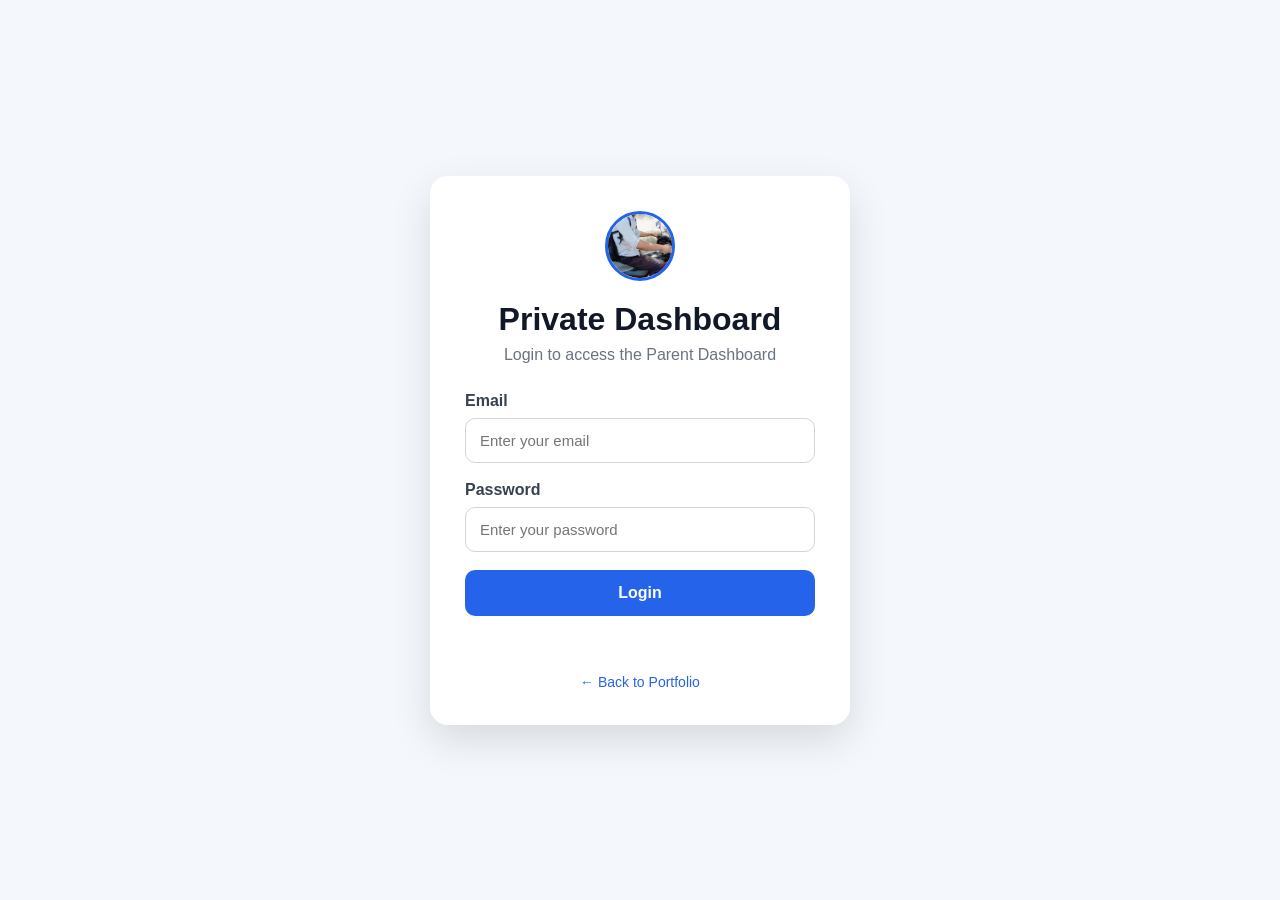
==== dashboard.html @ 60aafc75 "Add private parent dashboard login" ====
<!DOCTYPE html>
<html lang="en">
<head>
    <meta charset="UTF-8">
    <meta name="viewport" content="width=device-width, initial-scale=1.0">

    <title>Private Parent Dashboard | M Hayder</title>

    <style>
        * {
            box-sizing: border-box;
            margin: 0;
            padding: 0;
        }

        body {
            font-family: Arial, sans-serif;
            background: #f4f7fb;
            color: #111827;
            min-height: 100vh;
        }

        .header {
            background: white;
            border-bottom: 1px solid #e5e7eb;
            padding: 18px 5%;
        }

        .header-inner {
            max-width: 1100px;
            margin: auto;
            display: flex;
            align-items: center;
            justify-content: space-between;
            gap: 15px;
        }

        .brand {
            font-size: 22px;
            font-weight: 800;
        }

        .brand span {
            color: #2563eb;
        }

        .logout-btn {
            border: none;
            background: #dc2626;
            color: white;
            padding: 10px 18px;
            border-radius: 9px;
            cursor: pointer;
            font-weight: 700;
        }

        .logout-btn:hover {
            background: #b91c1c;
        }

        .container {
            width: 90%;
            max-width: 1100px;
            margin: 40px auto;
        }

        .heading {
            margin-bottom: 25px;
        }

        .heading small {
            color: #2563eb;
            font-weight: 700;
            letter-spacing: 1px;
        }

        .heading h1 {
            margin-top: 8px;
            font-size: 34px;
        }

        .heading p {
            margin-top: 8px;
            color: #6b7280;
        }

        .dashboard-card {
            background: white;
            border-radius: 18px;
            box-shadow: 0 10px 35px rgba(0, 0, 0, 0.08);
            overflow: hidden;
        }

        .dashboard-top {
            padding: 22px 25px;
            border-bottom: 1px solid #e5e7eb;
            display: flex;
            align-items: center;
            justify-content: space-between;
            gap: 15px;
        }

        .dashboard-top h2 {
            font-size: 21px;
        }

        #notificationStatus {
            display: block;
            margin-top: 6px;
            color: #16a34a;
            font-size: 13px;
        }

        .refresh-btn {
            border: none;
            background: #2563eb;
            color: white;
            padding: 11px 18px;
            border-radius: 9px;
            cursor: pointer;
            font-weight: 700;
        }

        .refresh-btn:hover {
            background: #1d4ed8;
        }

        .notification-list {
            padding: 20px;
        }

        .notification-card {
            border: 1px solid #e5e7eb;
            border-radius: 14px;
            padding: 18px;
            margin-bottom: 14px;
            background: #fafafa;
        }

        .notification-card:last-child {
            margin-bottom: 0;
        }

        .notification-card-top {
            display: flex;
            justify-content: space-between;
            align-items: center;
            gap: 10px;
            margin-bottom: 12px;
        }

        .notification-app {
            font-weight: 700;
            color: #2563eb;
        }

        .notification-time {
            color: #6b7280;
            font-size: 12px;
            text-align: right;
        }

        .notification-title {
            font-size: 18px;
            font-weight: 700;
            margin-bottom: 7px;
        }

        .notification-message {
            color: #4b5563;
            line-height: 1.5;
            word-break: break-word;
        }

        .notification-device {
            margin-top: 12px;
            padding-top: 10px;
            border-top: 1px solid #e5e7eb;
            color: #6b7280;
            font-size: 13px;
        }

        .notification-empty {
            text-align: center;
            padding: 45px 20px;
            color: #6b7280;
        }

        .notification-empty span {
            display: block;
            font-size: 35px;
            margin-bottom: 12px;
        }

        .notification-empty p {
            font-weight: 700;
            color: #374151;
            margin-bottom: 6px;
        }

        .error-message {
            color: #dc2626 !important;
        }

        @media (max-width: 650px) {

            .header-inner {
                align-items: flex-start;
            }

            .brand {
                font-size: 18px;
            }

            .container {
                width: 94%;
                margin: 25px auto;
            }

            .heading h1 {
                font-size: 27px;
            }

            .dashboard-top {
                align-items: flex-start;
                flex-direction: column;
            }

            .refresh-btn {
                width: 100%;
            }

            .notification-card-top {
                align-items: flex-start;
                flex-direction: column;
            }

            .notification-time {
                text-align: left;
            }
        }
    </style>
</head>

<body>

<header class="header">

    <div class="header-inner">

        <div class="brand">
            M Hayder <span>• Private Dashboard</span>
        </div>

        <button
            id="logoutButton"
            class="logout-btn"
            type="button">
            Logout
        </button>

    </div>

</header>


<main class="container">

    <div class="heading">

        <small>PRIVATE AREA</small>

        <h1>Parent Dashboard</h1>

        <p>
            Notifications received from the connected Android device.
        </p>

    </div>


    <section class="dashboard-card">

        <div class="dashboard-top">

            <div>

                <h2>Recent Notifications</h2>

                <span id="notificationStatus">
                    Connecting...
                </span>

            </div>

            <button
                id="refreshNotifications"
                class="refresh-btn"
                type="button">
                Refresh
            </button>

        </div>


        <div
            id="notificationList"
            class="notification-list">

            <div class="notification-empty">

                <span>🔄</span>

                <p>Loading notifications...</p>

            </div>

        </div>

    </section>

</main>


<script>

    // ==================================================
    // SUPABASE
    // ==================================================

    const SUPABASE_URL =
        "https://wfwxidbdyqwkqsbaxtlj.supabase.co";

    const SUPABASE_KEY =
        "sb_publishable_3OKrT7wF_P5P6vitgWpFJw_Opq-NvTr";


    // ==================================================
    // SESSION SECURITY CHECK
    // ==================================================

    const accessToken =
        sessionStorage.getItem("parent_access_token");


    if (!accessToken) {

        window.location.replace("login.html");

    }


    // ==================================================
    // ELEMENTS
    // ==================================================

    const notificationList =
        document.getElementById("notificationList");

    const notificationStatus =
        document.getElementById("notificationStatus");

    const refreshNotifications =
        document.getElementById("refreshNotifications");

    const logoutButton =
        document.getElementById("logoutButton");


    // ==================================================
    // LOGOUT
    // ==================================================

    logoutButton.addEventListener("click", () => {

        sessionStorage.removeItem("parent_access_token");
        sessionStorage.removeItem("parent_refresh_token");
        sessionStorage.removeItem("parent_user");

        window.location.replace("login.html");

    });


    // ==================================================
    // HTML SECURITY
    // ==================================================

    function escapeHTML(value) {

        if (
            value === null ||
            value === undefined
        ) {
            return "";
        }

        return String(value)
            .replace(/&/g, "&amp;")
            .replace(/</g, "&lt;")
            .replace(/>/g, "&gt;")
            .replace(/"/g, "&quot;")
            .replace(/'/g, "&#039;");
    }


    // ==================================================
    // LOAD NOTIFICATIONS
    // ==================================================

    async function loadNotifications() {

        if (!notificationList) {
            return;
        }


        notificationList.innerHTML = `
            <div class="notification-empty">
                <span>🔄</span>
                <p>Loading notifications...</p>
            </div>
        `;


        notificationStatus.textContent =
            "Connecting...";


        try {

            const url =
                `${SUPABASE_URL}/rest/v1/notifications` +
                `?select=id,device_id,app_name,title,message,received_at` +
                `&order=received_at.desc` +
                `&limit=100`;


            const response = await fetch(url, {

                method: "GET",

                headers: {

                    "apikey": SUPABASE_KEY,

                    "Authorization":
                        `Bearer ${accessToken}`,

                    "Content-Type":
                        "application/json"

                }

            });


            const responseText =
                await response.text();


            console.log(
                "Supabase status:",
                response.status
            );


            console.log(
                "Supabase response:",
                responseText
            );


            if (!response.ok) {

                throw new Error(
                    `Supabase returned ${response.status}: ${responseText}`
                );

            }


            const notifications =
                JSON.parse(responseText);


            displayNotifications(
                notifications
            );


            notificationStatus.textContent =
                `● Connected • ${notifications.length} notifications`;

        }


        catch (error) {

            console.error(
                "Notification error:",
                error
            );


            notificationList.innerHTML = `

                <div class="notification-empty">

                    <span>⚠️</span>

                    <p class="error-message">
                        Unable to load notifications
                    </p>

                    <small>
                        ${escapeHTML(error.message)}
                    </small>

                </div>

            `;


            notificationStatus.textContent =
                "● Connection Error";

        }

    }


    // ==================================================
    // DISPLAY NOTIFICATIONS
    // ==================================================

    function displayNotifications(
        notifications
    ) {

        if (
            !Array.isArray(notifications) ||
            notifications.length === 0
        ) {

            notificationList.innerHTML = `

                <div class="notification-empty">

                    <span>🔔</span>

                    <p>No notifications yet</p>

                    <small>
                        Notifications from the Android app
                        will appear here.
                    </small>

                </div>

            `;

            return;

        }


        notificationList.innerHTML = "";


        notifications.forEach(
            notification => {

                const card =
                    document.createElement("div");


                card.className =
                    "notification-card";


                const appName =
                    notification.app_name ||
                    "Unknown App";


                const title =
                    notification.title ||
                    "Notification";


                const message =
                    notification.message ||
                    "";


                const deviceId =
                    notification.device_id ||
                    "Unknown Device";


                const receivedAt =
                    notification.received_at;


                let formattedTime =
                    "Unknown time";


                if (receivedAt) {

                    const date =
                        new Date(receivedAt);


                    if (
                        !isNaN(
                            date.getTime()
                        )
                    ) {

                        formattedTime =
                            date.toLocaleString();

                    }

                }


                card.innerHTML = `

                    <div class="notification-card-top">

                        <div class="notification-app">
                            📱
                            ${escapeHTML(appName)}
                        </div>

                        <div class="notification-time">
                            ${escapeHTML(formattedTime)}
                        </div>

                    </div>


                    <div class="notification-title">
                        ${escapeHTML(title)}
                    </div>


                    <div class="notification-message">
                        ${escapeHTML(message)}
                    </div>


                    <div class="notification-device">
                        Device:
                        ${escapeHTML(deviceId)}
                    </div>

                `;


                notificationList.appendChild(
                    card
                );

            }
        );

    }


    // ==================================================
    // REFRESH
    // ==================================================

    refreshNotifications.addEventListener(
        "click",
        loadNotifications
    );


    // ==================================================
    // AUTOMATIC REFRESH
    // ==================================================

    setInterval(
        loadNotifications,
        10000
    );


    // ==================================================
    // START
    // ==================================================

    if (accessToken) {
        loadNotifications();
    }

</script>

</body>
</html>
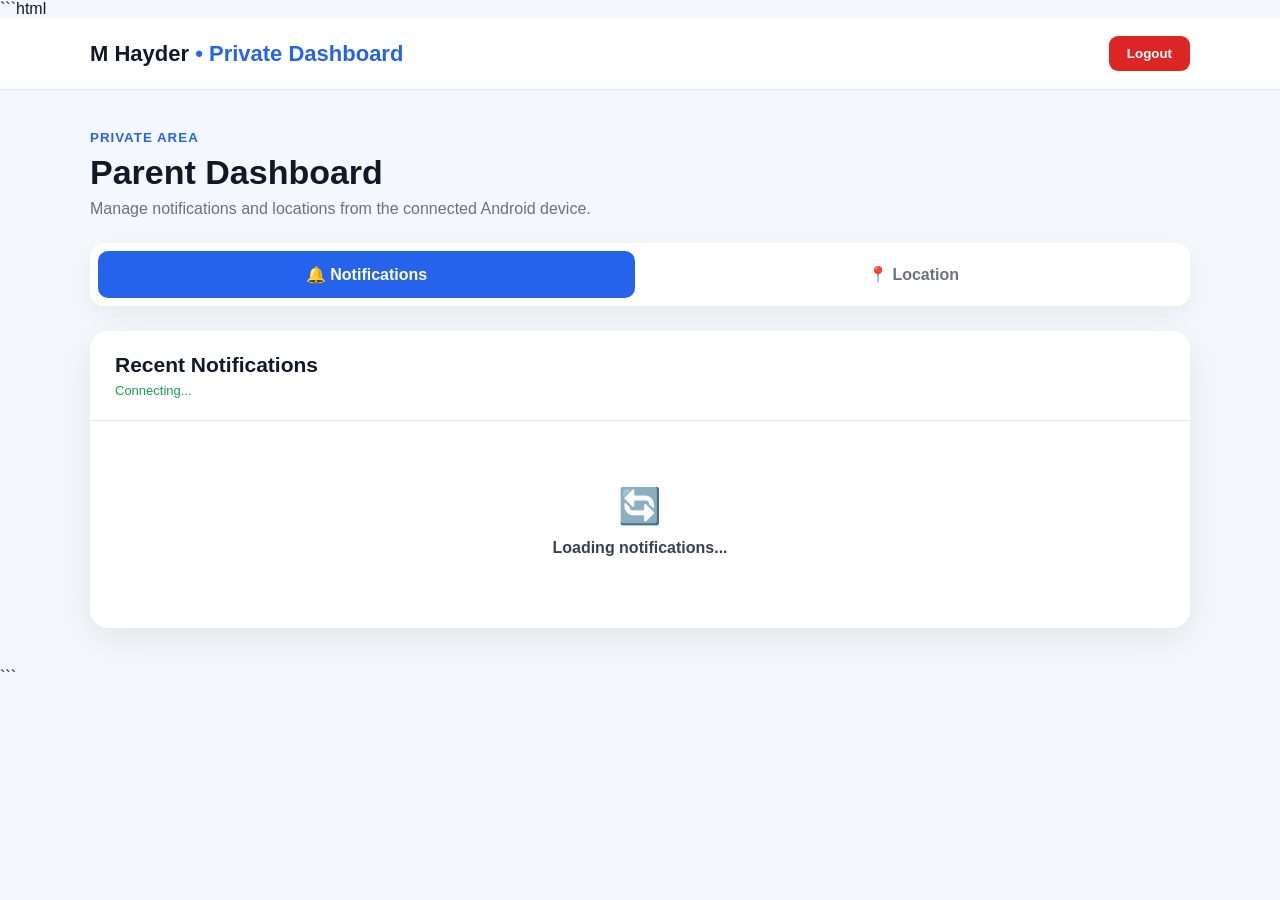
==== commit dea34815: "Add notification and location tabs" ====
--- a/dashboard.html
+++ b/dashboard.html
@@ -1,3 +1,4 @@
+```html
 <!DOCTYPE html>
 <html lang="en">
 <head>
@@ -84,6 +85,55 @@
             color: #6b7280;
         }
 
+        /* =========================
+           TABS
+        ========================= */
+
+        .tabs {
+            display: flex;
+            gap: 10px;
+            background: white;
+            padding: 8px;
+            border-radius: 14px;
+            box-shadow: 0 8px 25px rgba(0, 0, 0, 0.06);
+            margin-bottom: 25px;
+        }
+
+        .tab-button {
+            flex: 1;
+            border: none;
+            background: transparent;
+            color: #6b7280;
+            padding: 14px 18px;
+            border-radius: 10px;
+            font-size: 16px;
+            font-weight: 700;
+            cursor: pointer;
+            transition: 0.2s ease;
+        }
+
+        .tab-button:hover {
+            background: #eff6ff;
+            color: #2563eb;
+        }
+
+        .tab-button.active {
+            background: #2563eb;
+            color: white;
+        }
+
+        .tab-content {
+            display: none;
+        }
+
+        .tab-content.active {
+            display: block;
+        }
+
+        /* =========================
+           DASHBOARD CARD
+        ========================= */
+
         .dashboard-card {
             background: white;
             border-radius: 18px;
@@ -94,40 +144,27 @@
         .dashboard-top {
             padding: 22px 25px;
             border-bottom: 1px solid #e5e7eb;
-            display: flex;
-            align-items: center;
-            justify-content: space-between;
-            gap: 15px;
         }
 
         .dashboard-top h2 {
             font-size: 21px;
         }
 
-        #notificationStatus {
+        .status {
             display: block;
             margin-top: 6px;
             color: #16a34a;
             font-size: 13px;
         }
 
-        .refresh-btn {
-            border: none;
-            background: #2563eb;
-            color: white;
-            padding: 11px 18px;
-            border-radius: 9px;
-            cursor: pointer;
-            font-weight: 700;
-        }
-
-        .refresh-btn:hover {
-            background: #1d4ed8;
-        }
-
-        .notification-list {
+        .notification-list,
+        .location-list {
             padding: 20px;
         }
+
+        /* =========================
+           NOTIFICATIONS
+        ========================= */
 
         .notification-card {
             border: 1px solid #e5e7eb;
@@ -180,19 +217,100 @@
             font-size: 13px;
         }
 
-        .notification-empty {
+        /* =========================
+           LOCATIONS
+        ========================= */
+
+        .location-card {
+            border: 1px solid #e5e7eb;
+            border-radius: 14px;
+            padding: 18px;
+            margin-bottom: 14px;
+            background: #fafafa;
+        }
+
+        .location-card:last-child {
+            margin-bottom: 0;
+        }
+
+        .location-card-top {
+            display: flex;
+            justify-content: space-between;
+            align-items: center;
+            gap: 10px;
+            margin-bottom: 12px;
+        }
+
+        .location-time {
+            color: #6b7280;
+            font-size: 12px;
+            text-align: right;
+        }
+
+        .location-coordinates {
+            display: grid;
+            grid-template-columns: 1fr 1fr;
+            gap: 12px;
+            margin-top: 12px;
+        }
+
+        .coordinate-box {
+            background: white;
+            border: 1px solid #e5e7eb;
+            border-radius: 10px;
+            padding: 12px;
+        }
+
+        .coordinate-label {
+            display: block;
+            color: #6b7280;
+            font-size: 12px;
+            margin-bottom: 5px;
+        }
+
+        .coordinate-value {
+            font-weight: 700;
+            word-break: break-word;
+        }
+
+        .location-device {
+            margin-top: 12px;
+            padding-top: 10px;
+            border-top: 1px solid #e5e7eb;
+            color: #6b7280;
+            font-size: 13px;
+        }
+
+        .location-device a {
+            color: #2563eb;
+            text-decoration: none;
+            font-weight: 700;
+        }
+
+        .location-device a:hover {
+            text-decoration: underline;
+        }
+
+        /* =========================
+           EMPTY / ERROR
+        ========================= */
+
+        .notification-empty,
+        .location-empty {
             text-align: center;
             padding: 45px 20px;
             color: #6b7280;
         }
 
-        .notification-empty span {
+        .notification-empty span,
+        .location-empty span {
             display: block;
             font-size: 35px;
             margin-bottom: 12px;
         }
 
-        .notification-empty p {
+        .notification-empty p,
+        .location-empty p {
             font-weight: 700;
             color: #374151;
             margin-bottom: 6px;
@@ -201,6 +319,10 @@
         .error-message {
             color: #dc2626 !important;
         }
+
+        /* =========================
+           MOBILE
+        ========================= */
 
         @media (max-width: 650px) {
 
@@ -221,22 +343,28 @@
                 font-size: 27px;
             }
 
-            .dashboard-top {
+            .tabs {
+                gap: 6px;
+            }
+
+            .tab-button {
+                padding: 12px 8px;
+                font-size: 14px;
+            }
+
+            .notification-card-top,
+            .location-card-top {
                 align-items: flex-start;
                 flex-direction: column;
             }
 
-            .refresh-btn {
-                width: 100%;
-            }
-
-            .notification-card-top {
-                align-items: flex-start;
-                flex-direction: column;
-            }
-
-            .notification-time {
+            .notification-time,
+            .location-time {
                 text-align: left;
+            }
+
+            .location-coordinates {
+                grid-template-columns: 1fr;
             }
         }
     </style>
@@ -273,48 +401,127 @@
         <h1>Parent Dashboard</h1>
 
         <p>
-            Notifications received from the connected Android device.
+            Manage notifications and locations from the connected Android device.
         </p>
 
     </div>
 
 
-    <section class="dashboard-card">
-
-        <div class="dashboard-top">
-
-            <div>
+    <!-- =========================
+         TABS
+    ========================= -->
+
+    <div class="tabs">
+
+        <button
+            class="tab-button active"
+            data-tab="notificationsTab"
+            type="button">
+
+            🔔 Notifications
+
+        </button>
+
+
+        <button
+            class="tab-button"
+            data-tab="locationsTab"
+            type="button">
+
+            📍 Location
+
+        </button>
+
+    </div>
+
+
+    <!-- =========================
+         NOTIFICATIONS TAB
+    ========================= -->
+
+    <section
+        id="notificationsTab"
+        class="tab-content active">
+
+        <div class="dashboard-card">
+
+            <div class="dashboard-top">
 
                 <h2>Recent Notifications</h2>
 
-                <span id="notificationStatus">
+                <span
+                    id="notificationStatus"
+                    class="status">
+
                     Connecting...
+
                 </span>
 
             </div>
 
-            <button
-                id="refreshNotifications"
-                class="refresh-btn"
-                type="button">
-                Refresh
-            </button>
+
+            <div
+                id="notificationList"
+                class="notification-list">
+
+                <div class="notification-empty">
+
+                    <span>🔄</span>
+
+                    <p>
+                        Loading notifications...
+                    </p>
+
+                </div>
+
+            </div>
 
         </div>
 
-
-        <div
-            id="notificationList"
-            class="notification-list">
-
-            <div class="notification-empty">
-
-                <span>🔄</span>
-
-                <p>Loading notifications...</p>
+    </section>
+
+
+    <!-- =========================
+         LOCATION TAB
+    ========================= -->
+
+    <section
+        id="locationsTab"
+        class="tab-content">
+
+        <div class="dashboard-card">
+
+            <div class="dashboard-top">
+
+                <h2>Locations</h2>
+
+                <span
+                    id="locationStatus"
+                    class="status">
+
+                    Connecting...
+
+                </span>
 
             </div>
 
+
+            <div
+                id="locationList"
+                class="location-list">
+
+                <div class="location-empty">
+
+                    <span>📍</span>
+
+                    <p>
+                        Loading locations...
+                    </p>
+
+                </div>
+
+            </div>
+
         </div>
 
     </section>
@@ -322,384 +529,72 @@
 </main>
 
 
+<!--
+    Existing script.js remains unchanged.
+-->
+
+<script src="script.js"></script>
+
+
+<!--
+    ONLY TAB SWITCHING.
+    This does NOT replace script.js.
+-->
+
 <script>
 
-    // ==================================================
-    // SUPABASE
-    // ==================================================
-
-    const SUPABASE_URL =
-        "https://wfwxidbdyqwkqsbaxtlj.supabase.co";
-
-    const SUPABASE_KEY =
-        "sb_publishable_3OKrT7wF_P5P6vitgWpFJw_Opq-NvTr";
-
-
-    // ==================================================
-    // SESSION SECURITY CHECK
-    // ==================================================
-
-    const accessToken =
-        sessionStorage.getItem("parent_access_token");
-
-
-    if (!accessToken) {
-
-        window.location.replace("login.html");
-
-    }
-
-
-    // ==================================================
-    // ELEMENTS
-    // ==================================================
-
-    const notificationList =
-        document.getElementById("notificationList");
-
-    const notificationStatus =
-        document.getElementById("notificationStatus");
-
-    const refreshNotifications =
-        document.getElementById("refreshNotifications");
-
-    const logoutButton =
-        document.getElementById("logoutButton");
-
-
-    // ==================================================
-    // LOGOUT
-    // ==================================================
-
-    logoutButton.addEventListener("click", () => {
-
-        sessionStorage.removeItem("parent_access_token");
-        sessionStorage.removeItem("parent_refresh_token");
-        sessionStorage.removeItem("parent_user");
-
-        window.location.replace("login.html");
+    document.addEventListener("DOMContentLoaded", function () {
+
+        const tabButtons =
+            document.querySelectorAll(".tab-button");
+
+        const tabContents =
+            document.querySelectorAll(".tab-content");
+
+
+        tabButtons.forEach(function (button) {
+
+            button.addEventListener("click", function () {
+
+                const targetId =
+                    button.getAttribute("data-tab");
+
+
+                tabButtons.forEach(function (item) {
+
+                    item.classList.remove("active");
+
+                });
+
+
+                tabContents.forEach(function (content) {
+
+                    content.classList.remove("active");
+
+                });
+
+
+                button.classList.add("active");
+
+
+                const target =
+                    document.getElementById(targetId);
+
+
+                if (target) {
+
+                    target.classList.add("active");
+
+                }
+
+            });
+
+        });
 
     });
 
-
-    // ==================================================
-    // HTML SECURITY
-    // ==================================================
-
-    function escapeHTML(value) {
-
-        if (
-            value === null ||
-            value === undefined
-        ) {
-            return "";
-        }
-
-        return String(value)
-            .replace(/&/g, "&amp;")
-            .replace(/</g, "&lt;")
-            .replace(/>/g, "&gt;")
-            .replace(/"/g, "&quot;")
-            .replace(/'/g, "&#039;");
-    }
-
-
-    // ==================================================
-    // LOAD NOTIFICATIONS
-    // ==================================================
-
-    async function loadNotifications() {
-
-        if (!notificationList) {
-            return;
-        }
-
-
-        notificationList.innerHTML = `
-            <div class="notification-empty">
-                <span>🔄</span>
-                <p>Loading notifications...</p>
-            </div>
-        `;
-
-
-        notificationStatus.textContent =
-            "Connecting...";
-
-
-        try {
-
-            const url =
-                `${SUPABASE_URL}/rest/v1/notifications` +
-                `?select=id,device_id,app_name,title,message,received_at` +
-                `&order=received_at.desc` +
-                `&limit=100`;
-
-
-            const response = await fetch(url, {
-
-                method: "GET",
-
-                headers: {
-
-                    "apikey": SUPABASE_KEY,
-
-                    "Authorization":
-                        `Bearer ${accessToken}`,
-
-                    "Content-Type":
-                        "application/json"
-
-                }
-
-            });
-
-
-            const responseText =
-                await response.text();
-
-
-            console.log(
-                "Supabase status:",
-                response.status
-            );
-
-
-            console.log(
-                "Supabase response:",
-                responseText
-            );
-
-
-            if (!response.ok) {
-
-                throw new Error(
-                    `Supabase returned ${response.status}: ${responseText}`
-                );
-
-            }
-
-
-            const notifications =
-                JSON.parse(responseText);
-
-
-            displayNotifications(
-                notifications
-            );
-
-
-            notificationStatus.textContent =
-                `● Connected • ${notifications.length} notifications`;
-
-        }
-
-
-        catch (error) {
-
-            console.error(
-                "Notification error:",
-                error
-            );
-
-
-            notificationList.innerHTML = `
-
-                <div class="notification-empty">
-
-                    <span>⚠️</span>
-
-                    <p class="error-message">
-                        Unable to load notifications
-                    </p>
-
-                    <small>
-                        ${escapeHTML(error.message)}
-                    </small>
-
-                </div>
-
-            `;
-
-
-            notificationStatus.textContent =
-                "● Connection Error";
-
-        }
-
-    }
-
-
-    // ==================================================
-    // DISPLAY NOTIFICATIONS
-    // ==================================================
-
-    function displayNotifications(
-        notifications
-    ) {
-
-        if (
-            !Array.isArray(notifications) ||
-            notifications.length === 0
-        ) {
-
-            notificationList.innerHTML = `
-
-                <div class="notification-empty">
-
-                    <span>🔔</span>
-
-                    <p>No notifications yet</p>
-
-                    <small>
-                        Notifications from the Android app
-                        will appear here.
-                    </small>
-
-                </div>
-
-            `;
-
-            return;
-
-        }
-
-
-        notificationList.innerHTML = "";
-
-
-        notifications.forEach(
-            notification => {
-
-                const card =
-                    document.createElement("div");
-
-
-                card.className =
-                    "notification-card";
-
-
-                const appName =
-                    notification.app_name ||
-                    "Unknown App";
-
-
-                const title =
-                    notification.title ||
-                    "Notification";
-
-
-                const message =
-                    notification.message ||
-                    "";
-
-
-                const deviceId =
-                    notification.device_id ||
-                    "Unknown Device";
-
-
-                const receivedAt =
-                    notification.received_at;
-
-
-                let formattedTime =
-                    "Unknown time";
-
-
-                if (receivedAt) {
-
-                    const date =
-                        new Date(receivedAt);
-
-
-                    if (
-                        !isNaN(
-                            date.getTime()
-                        )
-                    ) {
-
-                        formattedTime =
-                            date.toLocaleString();
-
-                    }
-
-                }
-
-
-                card.innerHTML = `
-
-                    <div class="notification-card-top">
-
-                        <div class="notification-app">
-                            📱
-                            ${escapeHTML(appName)}
-                        </div>
-
-                        <div class="notification-time">
-                            ${escapeHTML(formattedTime)}
-                        </div>
-
-                    </div>
-
-
-                    <div class="notification-title">
-                        ${escapeHTML(title)}
-                    </div>
-
-
-                    <div class="notification-message">
-                        ${escapeHTML(message)}
-                    </div>
-
-
-                    <div class="notification-device">
-                        Device:
-                        ${escapeHTML(deviceId)}
-                    </div>
-
-                `;
-
-
-                notificationList.appendChild(
-                    card
-                );
-
-            }
-        );
-
-    }
-
-
-    // ==================================================
-    // REFRESH
-    // ==================================================
-
-    refreshNotifications.addEventListener(
-        "click",
-        loadNotifications
-    );
-
-
-    // ==================================================
-    // AUTOMATIC REFRESH
-    // ==================================================
-
-    setInterval(
-        loadNotifications,
-        10000
-    );
-
-
-    // ==================================================
-    // START
-    // ==================================================
-
-    if (accessToken) {
-        loadNotifications();
-    }
-
 </script>
 
 </body>
-</html>+</html>
+```
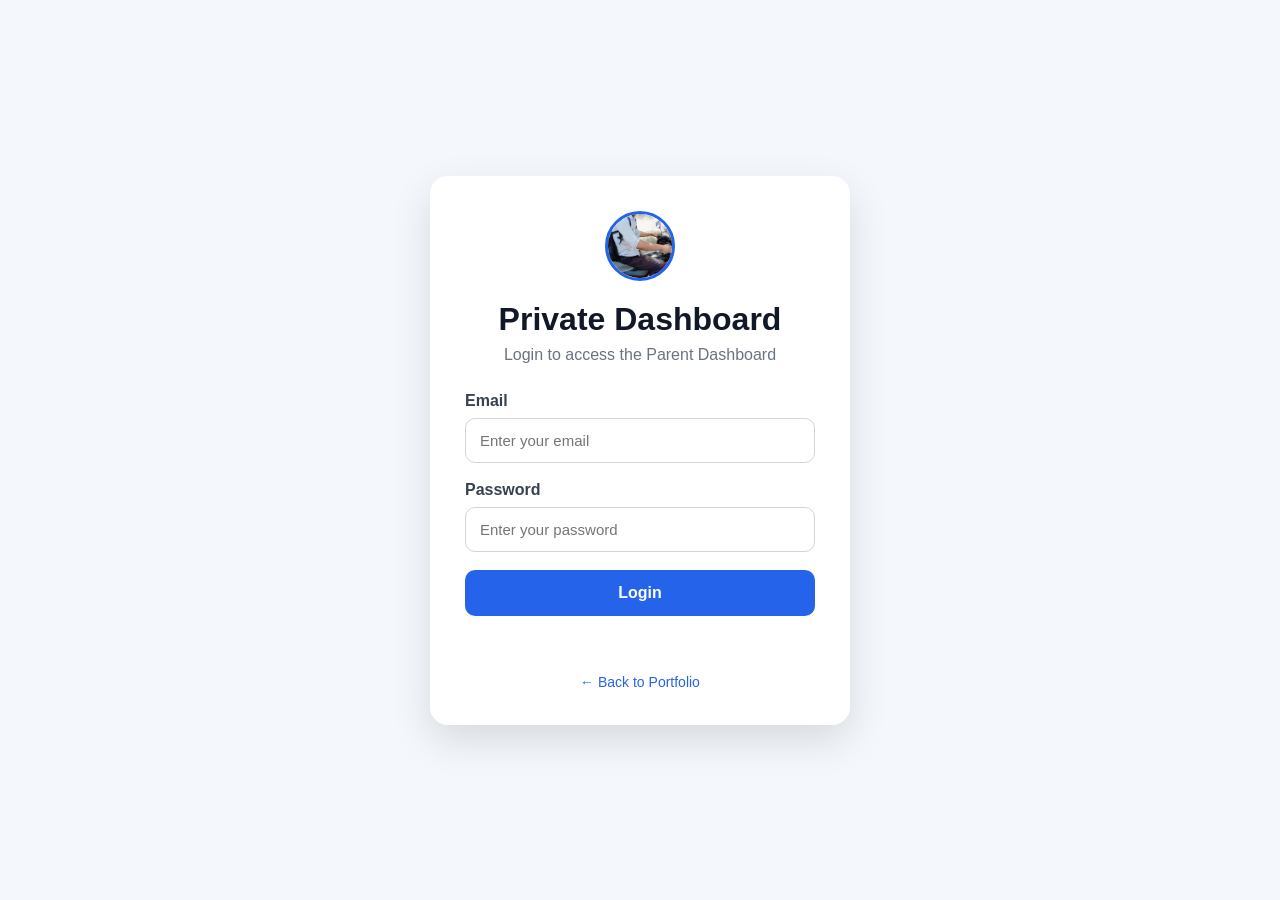
==== commit 75676d84: "Update private parent dashboard" ====
--- a/dashboard.html
+++ b/dashboard.html
@@ -1,13 +1,19 @@
-```html
 <!DOCTYPE html>
 <html lang="en">
+
 <head>
+
     <meta charset="UTF-8">
-    <meta name="viewport" content="width=device-width, initial-scale=1.0">
+
+    <meta
+        name="viewport"
+        content="width=device-width, initial-scale=1.0"
+    >
 
     <title>Private Parent Dashboard | M Hayder</title>
 
     <style>
+
         * {
             box-sizing: border-box;
             margin: 0;
@@ -131,7 +137,7 @@
         }
 
         /* =========================
-           DASHBOARD CARD
+           CARD
         ========================= */
 
         .dashboard-card {
@@ -158,7 +164,8 @@
         }
 
         .notification-list,
-        .location-list {
+        .location-list,
+        .photo-list {
             padding: 20px;
         }
 
@@ -174,10 +181,6 @@
             background: #fafafa;
         }
 
-        .notification-card:last-child {
-            margin-bottom: 0;
-        }
-
         .notification-card-top {
             display: flex;
             justify-content: space-between;
@@ -229,10 +232,6 @@
             background: #fafafa;
         }
 
-        .location-card:last-child {
-            margin-bottom: 0;
-        }
-
         .location-card-top {
             display: flex;
             justify-content: space-between;
@@ -244,7 +243,6 @@
         .location-time {
             color: #6b7280;
             font-size: 12px;
-            text-align: right;
         }
 
         .location-coordinates {
@@ -287,30 +285,76 @@
             font-weight: 700;
         }
 
-        .location-device a:hover {
-            text-decoration: underline;
-        }
-
         /* =========================
-           EMPTY / ERROR
+           PHOTOS
         ========================= */
 
-        .notification-empty,
-        .location-empty {
+        .photo-grid {
+            display: grid;
+            grid-template-columns: repeat(3, 1fr);
+            gap: 18px;
+        }
+
+        .photo-card {
+            background: #fafafa;
+            border: 1px solid #e5e7eb;
+            border-radius: 14px;
+            overflow: hidden;
+        }
+
+        .photo-card img {
+            width: 100%;
+            height: 220px;
+            object-fit: cover;
+            display: block;
+            background: #e5e7eb;
+        }
+
+        .photo-info {
+            padding: 12px;
+        }
+
+        .photo-name {
+            font-size: 13px;
+            font-weight: 700;
+            word-break: break-all;
+        }
+
+        .photo-time {
+            margin-top: 6px;
+            color: #6b7280;
+            font-size: 12px;
+        }
+
+        .open-photo {
+            display: inline-block;
+            margin-top: 10px;
+            padding: 7px 10px;
+            background: #2563eb;
+            color: white;
+            text-decoration: none;
+            border-radius: 7px;
+            font-size: 12px;
+            font-weight: 700;
+        }
+
+        /* =========================
+           EMPTY
+        ========================= */
+
+        .empty {
             text-align: center;
-            padding: 45px 20px;
+            padding: 50px 20px;
             color: #6b7280;
         }
 
-        .notification-empty span,
-        .location-empty span {
+        .empty-icon {
             display: block;
-            font-size: 35px;
+            font-size: 40px;
             margin-bottom: 12px;
         }
 
-        .notification-empty p,
-        .location-empty p {
+        .empty p {
             font-weight: 700;
             color: #374151;
             margin-bottom: 6px;
@@ -324,7 +368,18 @@
            MOBILE
         ========================= */
 
-        @media (max-width: 650px) {
+        @media (max-width: 750px) {
+
+            .photo-grid {
+                grid-template-columns: repeat(2, 1fr);
+            }
+
+            .location-coordinates {
+                grid-template-columns: 1fr;
+            }
+        }
+
+        @media (max-width: 600px) {
 
             .header-inner {
                 align-items: flex-start;
@@ -344,12 +399,12 @@
             }
 
             .tabs {
-                gap: 6px;
+                gap: 5px;
             }
 
             .tab-button {
-                padding: 12px 8px;
-                font-size: 14px;
+                padding: 12px 5px;
+                font-size: 13px;
             }
 
             .notification-card-top,
@@ -358,18 +413,24 @@
                 flex-direction: column;
             }
 
-            .notification-time,
-            .location-time {
+            .notification-time {
                 text-align: left;
             }
 
-            .location-coordinates {
+            .photo-grid {
                 grid-template-columns: 1fr;
             }
-        }
+
+            .photo-card img {
+                height: 260px;
+            }
+        }
+
     </style>
+
 </head>
 
+
 <body>
 
 <header class="header">
@@ -377,14 +438,17 @@
     <div class="header-inner">
 
         <div class="brand">
-            M Hayder <span>• Private Dashboard</span>
+            M Hayder
+            <span>• Private Dashboard</span>
         </div>
 
         <button
             id="logoutButton"
             class="logout-btn"
             type="button">
+
             Logout
+
         </button>
 
     </div>
@@ -401,7 +465,7 @@
         <h1>Parent Dashboard</h1>
 
         <p>
-            Manage notifications and locations from the connected Android device.
+            Notifications, locations and camera photos from the connected Android device.
         </p>
 
     </div>
@@ -432,11 +496,21 @@
 
         </button>
 
+
+        <button
+            class="tab-button"
+            data-tab="photosTab"
+            type="button">
+
+            📷 Photos
+
+        </button>
+
     </div>
 
 
     <!-- =========================
-         NOTIFICATIONS TAB
+         NOTIFICATIONS
     ========================= -->
 
     <section
@@ -447,7 +521,9 @@
 
             <div class="dashboard-top">
 
-                <h2>Recent Notifications</h2>
+                <h2>
+                    Recent Notifications
+                </h2>
 
                 <span
                     id="notificationStatus"
@@ -459,14 +535,15 @@
 
             </div>
 
-
             <div
                 id="notificationList"
                 class="notification-list">
 
-                <div class="notification-empty">
-
-                    <span>🔄</span>
+                <div class="empty">
+
+                    <span class="empty-icon">
+                        🔄
+                    </span>
 
                     <p>
                         Loading notifications...
@@ -482,7 +559,7 @@
 
 
     <!-- =========================
-         LOCATION TAB
+         LOCATIONS
     ========================= -->
 
     <section
@@ -493,7 +570,9 @@
 
             <div class="dashboard-top">
 
-                <h2>Locations</h2>
+                <h2>
+                    Device Locations
+                </h2>
 
                 <span
                     id="locationStatus"
@@ -505,14 +584,15 @@
 
             </div>
 
-
             <div
                 id="locationList"
                 class="location-list">
 
-                <div class="location-empty">
-
-                    <span>📍</span>
+                <div class="empty">
+
+                    <span class="empty-icon">
+                        📍
+                    </span>
 
                     <p>
                         Loading locations...
@@ -526,75 +606,1231 @@
 
     </section>
 
+
+    <!-- =========================
+         PHOTOS
+    ========================= -->
+
+    <section
+        id="photosTab"
+        class="tab-content">
+
+        <div class="dashboard-card">
+
+            <div class="dashboard-top">
+
+                <h2>
+                    Camera Photos
+                </h2>
+
+                <span
+                    id="photoStatus"
+                    class="status">
+
+                    Connecting...
+
+                </span>
+
+            </div>
+
+            <div
+                id="photoList"
+                class="photo-list">
+
+                <div class="empty">
+
+                    <span class="empty-icon">
+                        📷
+                    </span>
+
+                    <p>
+                        Loading photos...
+                    </p>
+
+                </div>
+
+            </div>
+
+        </div>
+
+    </section>
+
 </main>
 
 
-<!--
-    Existing script.js remains unchanged.
--->
-
-<script src="script.js"></script>
-
-
-<!--
-    ONLY TAB SWITCHING.
-    This does NOT replace script.js.
--->
-
 <script>
 
-    document.addEventListener("DOMContentLoaded", function () {
-
-        const tabButtons =
-            document.querySelectorAll(".tab-button");
-
-        const tabContents =
-            document.querySelectorAll(".tab-content");
-
-
-        tabButtons.forEach(function (button) {
-
-            button.addEventListener("click", function () {
+document.addEventListener("DOMContentLoaded", function () {
+
+    /* ==================================================
+       SUPABASE
+    ================================================== */
+
+    const SUPABASE_URL =
+        "https://wfwxidbdyqwkqsbaxtlj.supabase.co";
+
+    const SUPABASE_KEY =
+        "sb_publishable_3OKrT7wF_P5P6vitgWpFJw_Opq-NvTr";
+
+    const BUCKET =
+        "camera-photos";
+
+
+    /* ==================================================
+       SESSION
+    ================================================== */
+
+    const accessToken =
+        sessionStorage.getItem(
+            "parent_access_token"
+        );
+
+
+    /* ==================================================
+       ELEMENTS
+    ================================================== */
+
+    const notificationList =
+        document.getElementById(
+            "notificationList"
+        );
+
+    const notificationStatus =
+        document.getElementById(
+            "notificationStatus"
+        );
+
+    const locationList =
+        document.getElementById(
+            "locationList"
+        );
+
+    const locationStatus =
+        document.getElementById(
+            "locationStatus"
+        );
+
+    const photoList =
+        document.getElementById(
+            "photoList"
+        );
+
+    const photoStatus =
+        document.getElementById(
+            "photoStatus"
+        );
+
+    const logoutButton =
+        document.getElementById(
+            "logoutButton"
+        );
+
+
+    /* ==================================================
+       LOGIN CHECK
+    ================================================== */
+
+    if (!accessToken) {
+
+        window.location.replace(
+            "login.html"
+        );
+
+        return;
+
+    }
+
+
+    /* ==================================================
+       HEADERS
+    ================================================== */
+
+    function getHeaders() {
+
+        return {
+
+            "apikey":
+                SUPABASE_KEY,
+
+            "Authorization":
+                "Bearer " +
+                accessToken,
+
+            "Content-Type":
+                "application/json"
+
+        };
+
+    }
+
+
+    /* ==================================================
+       HTML ESCAPE
+    ================================================== */
+
+    function escapeHTML(value) {
+
+        if (
+            value === null ||
+            value === undefined
+        ) {
+
+            return "";
+
+        }
+
+        return String(value)
+            .replace(/&/g, "&amp;")
+            .replace(/</g, "&lt;")
+            .replace(/>/g, "&gt;")
+            .replace(/"/g, "&quot;")
+            .replace(/'/g, "&#039;");
+
+    }
+
+
+    /* ==================================================
+       LOGOUT
+    ================================================== */
+
+    if (logoutButton) {
+
+        logoutButton.addEventListener(
+            "click",
+            function () {
+
+                sessionStorage.removeItem(
+                    "parent_access_token"
+                );
+
+                sessionStorage.removeItem(
+                    "parent_refresh_token"
+                );
+
+                sessionStorage.removeItem(
+                    "parent_user"
+                );
+
+                window.location.replace(
+                    "login.html"
+                );
+
+            }
+        );
+
+    }
+
+
+    /* ==================================================
+       TABS
+    ================================================== */
+
+    const tabButtons =
+        document.querySelectorAll(
+            ".tab-button"
+        );
+
+    const tabContents =
+        document.querySelectorAll(
+            ".tab-content"
+        );
+
+
+    tabButtons.forEach(function (button) {
+
+        button.addEventListener(
+            "click",
+            function () {
 
                 const targetId =
-                    button.getAttribute("data-tab");
-
-
-                tabButtons.forEach(function (item) {
-
-                    item.classList.remove("active");
-
-                });
-
-
-                tabContents.forEach(function (content) {
-
-                    content.classList.remove("active");
-
-                });
-
-
-                button.classList.add("active");
+                    button.getAttribute(
+                        "data-tab"
+                    );
+
+
+                tabButtons.forEach(
+                    function (item) {
+
+                        item.classList.remove(
+                            "active"
+                        );
+
+                    }
+                );
+
+
+                tabContents.forEach(
+                    function (content) {
+
+                        content.classList.remove(
+                            "active"
+                        );
+
+                    }
+                );
+
+
+                button.classList.add(
+                    "active"
+                );
 
 
                 const target =
-                    document.getElementById(targetId);
+                    document.getElementById(
+                        targetId
+                    );
 
 
                 if (target) {
 
-                    target.classList.add("active");
+                    target.classList.add(
+                        "active"
+                    );
 
                 }
 
-            });
-
-        });
+            }
+        );
 
     });
 
+
+    /* ==================================================
+       LOAD NOTIFICATIONS
+    ================================================== */
+
+    async function loadNotifications() {
+
+        try {
+
+            notificationStatus.textContent =
+                "● Connecting...";
+
+
+            const url =
+                SUPABASE_URL +
+                "/rest/v1/notifications" +
+                "?select=id,device_id,app_name,title,message,received_at" +
+                "&order=received_at.desc" +
+                "&limit=100";
+
+
+            const response =
+                await fetch(
+                    url,
+                    {
+                        method: "GET",
+                        headers: getHeaders()
+                    }
+                );
+
+
+            const text =
+                await response.text();
+
+
+            if (!response.ok) {
+
+                throw new Error(
+                    "Supabase error " +
+                    response.status +
+                    ": " +
+                    text
+                );
+
+            }
+
+
+            const data =
+                JSON.parse(text);
+
+
+            displayNotifications(data);
+
+
+            notificationStatus.textContent =
+                "● Connected • " +
+                data.length +
+                " notifications";
+
+        }
+
+        catch (error) {
+
+            console.error(
+                "Notification error:",
+                error
+            );
+
+
+            notificationList.innerHTML =
+
+                '<div class="empty">' +
+
+                    '<span class="empty-icon">⚠️</span>' +
+
+                    '<p class="error-message">' +
+                        'Unable to load notifications' +
+                    '</p>' +
+
+                    '<small>' +
+                        escapeHTML(error.message) +
+                    '</small>' +
+
+                '</div>';
+
+
+            notificationStatus.textContent =
+                "● Connection Error";
+
+        }
+
+    }
+
+
+    /* ==================================================
+       DISPLAY NOTIFICATIONS
+    ================================================== */
+
+    function displayNotifications(
+        notifications
+    ) {
+
+        if (
+            !Array.isArray(notifications) ||
+            notifications.length === 0
+        ) {
+
+            notificationList.innerHTML =
+
+                '<div class="empty">' +
+
+                    '<span class="empty-icon">🔔</span>' +
+
+                    '<p>No notifications yet</p>' +
+
+                    '<small>' +
+                        'Notifications will appear here.' +
+                    '</small>' +
+
+                '</div>';
+
+            return;
+
+        }
+
+
+        notificationList.innerHTML = "";
+
+
+        notifications.forEach(
+            function (item) {
+
+                const card =
+                    document.createElement(
+                        "div"
+                    );
+
+
+                card.className =
+                    "notification-card";
+
+
+                const appName =
+                    item.app_name ||
+                    "Unknown App";
+
+
+                const title =
+                    item.title ||
+                    "Notification";
+
+
+                const message =
+                    item.message ||
+                    "";
+
+
+                const device =
+                    item.device_id ||
+                    "Unknown Device";
+
+
+                let time =
+                    "Unknown time";
+
+
+                if (item.received_at) {
+
+                    const date =
+                        new Date(
+                            item.received_at
+                        );
+
+
+                    if (
+                        !isNaN(
+                            date.getTime()
+                        )
+                    ) {
+
+                        time =
+                            date.toLocaleString();
+
+                    }
+
+                }
+
+
+                card.innerHTML =
+
+                    '<div class="notification-card-top">' +
+
+                        '<div class="notification-app">' +
+                            '📱 ' +
+                            escapeHTML(appName) +
+                        '</div>' +
+
+                        '<div class="notification-time">' +
+                            escapeHTML(time) +
+                        '</div>' +
+
+                    '</div>' +
+
+                    '<div class="notification-title">' +
+                        escapeHTML(title) +
+                    '</div>' +
+
+                    '<div class="notification-message">' +
+                        escapeHTML(message) +
+                    '</div>' +
+
+                    '<div class="notification-device">' +
+                        'Device: ' +
+                        escapeHTML(device) +
+                    '</div>';
+
+
+                notificationList.appendChild(
+                    card
+                );
+
+            }
+        );
+
+    }
+
+
+    /* ==================================================
+       LOAD LOCATIONS
+    ================================================== */
+
+    async function loadLocations() {
+
+        try {
+
+            locationStatus.textContent =
+                "● Connecting...";
+
+
+            const url =
+                SUPABASE_URL +
+                "/rest/v1/locations" +
+                "?select=id,created_at,device_id,latitude,longitude" +
+                "&order=created_at.desc" +
+                "&limit=100";
+
+
+            const response =
+                await fetch(
+                    url,
+                    {
+                        method: "GET",
+                        headers: getHeaders()
+                    }
+                );
+
+
+            const text =
+                await response.text();
+
+
+            if (!response.ok) {
+
+                throw new Error(
+                    "Supabase error " +
+                    response.status +
+                    ": " +
+                    text
+                );
+
+            }
+
+
+            const data =
+                JSON.parse(text);
+
+
+            displayLocations(data);
+
+
+            locationStatus.textContent =
+                "● Connected • " +
+                data.length +
+                " locations";
+
+        }
+
+        catch (error) {
+
+            console.error(
+                "Location error:",
+                error
+            );
+
+
+            locationList.innerHTML =
+
+                '<div class="empty">' +
+
+                    '<span class="empty-icon">⚠️</span>' +
+
+                    '<p class="error-message">' +
+                        'Unable to load locations' +
+                    '</p>' +
+
+                    '<small>' +
+                        escapeHTML(error.message) +
+                    '</small>' +
+
+                '</div>';
+
+
+            locationStatus.textContent =
+                "● Connection Error";
+
+        }
+
+    }
+
+
+    /* ==================================================
+       DISPLAY LOCATIONS
+    ================================================== */
+
+    function displayLocations(
+        locations
+    ) {
+
+        if (
+            !Array.isArray(locations) ||
+            locations.length === 0
+        ) {
+
+            locationList.innerHTML =
+
+                '<div class="empty">' +
+
+                    '<span class="empty-icon">📍</span>' +
+
+                    '<p>No locations yet</p>' +
+
+                    '<small>' +
+                        'Location data will appear here.' +
+                    '</small>' +
+
+                '</div>';
+
+            return;
+
+        }
+
+
+        locationList.innerHTML = "";
+
+
+        locations.forEach(
+            function (item) {
+
+                const card =
+                    document.createElement(
+                        "div"
+                    );
+
+
+                card.className =
+                    "location-card";
+
+
+                const latitude =
+                    item.latitude;
+
+
+                const longitude =
+                    item.longitude;
+
+
+                const device =
+                    item.device_id ||
+                    "Unknown Device";
+
+
+                let time =
+                    "Unknown time";
+
+
+                if (item.created_at) {
+
+                    const date =
+                        new Date(
+                            item.created_at
+                        );
+
+
+                    if (
+                        !isNaN(
+                            date.getTime()
+                        )
+                    ) {
+
+                        time =
+                            date.toLocaleString();
+
+                    }
+
+                }
+
+
+                const mapLink =
+                    "https://www.google.com/maps?q=" +
+                    encodeURIComponent(
+                        latitude +
+                        "," +
+                        longitude
+                    );
+
+
+                card.innerHTML =
+
+                    '<div class="location-card-top">' +
+
+                        '<div class="notification-app">' +
+                            '📍 Location' +
+                        '</div>' +
+
+                        '<div class="location-time">' +
+                            escapeHTML(time) +
+                        '</div>' +
+
+                    '</div>' +
+
+                    '<div class="location-coordinates">' +
+
+                        '<div class="coordinate-box">' +
+
+                            '<span class="coordinate-label">' +
+                                'Latitude' +
+                            '</span>' +
+
+                            '<span class="coordinate-value">' +
+                                escapeHTML(latitude) +
+                            '</span>' +
+
+                        '</div>' +
+
+                        '<div class="coordinate-box">' +
+
+                            '<span class="coordinate-label">' +
+                                'Longitude' +
+                            '</span>' +
+
+                            '<span class="coordinate-value">' +
+                                escapeHTML(longitude) +
+                            '</span>' +
+
+                        '</div>' +
+
+                    '</div>' +
+
+                    '<div class="location-device">' +
+
+                        'Device: ' +
+                        escapeHTML(device) +
+
+                        '<br><br>' +
+
+                        '<a href="' +
+                            mapLink +
+                            '" target="_blank" rel="noopener noreferrer">' +
+
+                            '🗺️ Open in Google Maps' +
+
+                        '</a>' +
+
+                    '</div>';
+
+
+                locationList.appendChild(
+                    card
+                );
+
+            }
+        );
+
+    }
+
+
+    /* ==================================================
+       LOAD PHOTOS
+       camera-photos BUCKET
+    ================================================== */
+
+    async function loadPhotos() {
+
+        try {
+
+            photoStatus.textContent =
+                "● Connecting...";
+
+
+            /*
+             * Supabase Storage list API
+             */
+
+            const url =
+                SUPABASE_URL +
+                "/storage/v1/object/list/" +
+                BUCKET;
+
+
+            const response =
+                await fetch(
+                    url,
+                    {
+                        method: "POST",
+
+                        headers: getHeaders(),
+
+                        body: JSON.stringify({
+
+                            prefix: "",
+
+                            limit: 100,
+
+                            offset: 0,
+
+                            sortBy: {
+                                column: "created_at",
+                                order: "desc"
+                            }
+
+                        })
+
+                    }
+                );
+
+
+            const text =
+                await response.text();
+
+
+            if (!response.ok) {
+
+                throw new Error(
+                    "Storage error " +
+                    response.status +
+                    ": " +
+                    text
+                );
+
+            }
+
+
+            const files =
+                JSON.parse(text);
+
+
+            /*
+             * Only actual files.
+             * Folders are ignored.
+             */
+
+            const photos =
+                files.filter(
+                    function (file) {
+
+                        return (
+                            file.name &&
+                            file.metadata
+                        );
+
+                    }
+                );
+
+
+            if (photos.length === 0) {
+
+                photoList.innerHTML =
+
+                    '<div class="empty">' +
+
+                        '<span class="empty-icon">📷</span>' +
+
+                        '<p>No photos yet</p>' +
+
+                        '<small>' +
+                            'Uploaded camera photos will appear here.' +
+                        '</small>' +
+
+                    '</div>';
+
+
+                photoStatus.textContent =
+                    "● Connected • 0 photos";
+
+
+                return;
+
+            }
+
+
+            /*
+             * Create signed URLs.
+             */
+
+            const paths =
+                photos.map(
+                    function (file) {
+
+                        return file.name;
+
+                    }
+                );
+
+
+            const signUrl =
+                SUPABASE_URL +
+                "/storage/v1/object/sign/" +
+                BUCKET;
+
+
+            const signResponse =
+                await fetch(
+                    signUrl,
+                    {
+                        method: "POST",
+
+                        headers: getHeaders(),
+
+                        body: JSON.stringify({
+
+                            expiresIn: 3600,
+
+                            paths: paths
+
+                        })
+
+                    }
+                );
+
+
+            const signText =
+                await signResponse.text();
+
+
+            if (!signResponse.ok) {
+
+                throw new Error(
+                    "Photo URL error " +
+                    signResponse.status +
+                    ": " +
+                    signText
+                );
+
+            }
+
+
+            const signedData =
+                JSON.parse(signText);
+
+
+            displayPhotos(
+                photos,
+                signedData
+            );
+
+
+            photoStatus.textContent =
+                "● Connected • " +
+                photos.length +
+                " photos";
+
+        }
+
+        catch (error) {
+
+            console.error(
+                "Photos error:",
+                error
+            );
+
+
+            photoList.innerHTML =
+
+                '<div class="empty">' +
+
+                    '<span class="empty-icon">⚠️</span>' +
+
+                    '<p class="error-message">' +
+                        'Unable to load photos' +
+                    '</p>' +
+
+                    '<small>' +
+                        escapeHTML(error.message) +
+                    '</small>' +
+
+                '</div>';
+
+
+            photoStatus.textContent =
+                "● Photo Connection Error";
+
+        }
+
+    }
+
+
+    /* ==================================================
+       DISPLAY PHOTOS
+    ================================================== */
+
+    function displayPhotos(
+        files,
+        signedData
+    ) {
+
+        photoList.innerHTML = "";
+
+
+        const grid =
+            document.createElement(
+                "div"
+            );
+
+
+        grid.className =
+            "photo-grid";
+
+
+        /*
+         * Supabase may return signed URLs
+         * in different response formats.
+         */
+
+        let signedUrls = [];
+
+
+        if (
+            Array.isArray(
+                signedData
+            )
+        ) {
+
+            signedUrls =
+                signedData;
+
+        } else if (
+            signedData &&
+            Array.isArray(
+                signedData.data
+            )
+        ) {
+
+            signedUrls =
+                signedData.data;
+
+        }
+
+
+        files.forEach(
+            function (file, index) {
+
+                const card =
+                    document.createElement(
+                        "div"
+                    );
+
+
+                card.className =
+                    "photo-card";
+
+
+                let signedUrl = "";
+
+
+                if (
+                    signedUrls[index]
+                ) {
+
+                    signedUrl =
+                        signedUrls[index].signedURL ||
+                        signedUrls[index].signedUrl ||
+                        signedUrls[index].url ||
+                        "";
+
+                }
+
+
+                /*
+                 * Fallback.
+                 */
+
+                if (
+                    !signedUrl &&
+                    file.name
+                ) {
+
+                    signedUrl =
+                        SUPABASE_URL +
+                        "/storage/v1/object/public/" +
+                        BUCKET +
+                        "/" +
+                        file.name;
+
+                }
+
+
+                let created =
+                    "Unknown time";
+
+
+                if (file.created_at) {
+
+                    const date =
+                        new Date(
+                            file.created_at
+                        );
+
+
+                    if (
+                        !isNaN(
+                            date.getTime()
+                        )
+                    ) {
+
+                        created =
+                            date.toLocaleString();
+
+                    }
+
+                }
+
+
+                const image =
+                    document.createElement(
+                        "img"
+                    );
+
+
+                image.src =
+                    signedUrl;
+
+
+                image.alt =
+                    "Camera Photo";
+
+
+                image.loading =
+                    "lazy";
+
+
+                const info =
+                    document.createElement(
+                        "div"
+                    );
+
+
+                info.className =
+                    "photo-info";
+
+
+                info.innerHTML =
+
+                    '<div class="photo-name">' +
+                        escapeHTML(file.name) +
+                    '</div>' +
+
+                    '<div class="photo-time">' +
+                        escapeHTML(created) +
+                    '</div>' +
+
+                    '<a class="open-photo" href="' +
+                        signedUrl +
+                        '" target="_blank" rel="noopener noreferrer">' +
+
+                        'Open Photo' +
+
+                    '</a>';
+
+
+                card.appendChild(
+                    image
+                );
+
+
+                card.appendChild(
+                    info
+                );
+
+
+                grid.appendChild(
+                    card
+                );
+
+            }
+        );
+
+
+        photoList.appendChild(
+            grid
+        );
+
+    }
+
+
+    /* ==================================================
+       FIRST LOAD
+    ================================================== */
+
+    loadNotifications();
+
+    loadLocations();
+
+    loadPhotos();
+
+
+    /* ==================================================
+       AUTO REFRESH
+       10 SECONDS
+    ================================================== */
+
+    setInterval(
+        function () {
+
+            loadNotifications();
+
+            loadLocations();
+
+            loadPhotos();
+
+        },
+        10000
+    );
+
+});
+
 </script>
 
 </body>
-</html>
-```
+
+</html>
